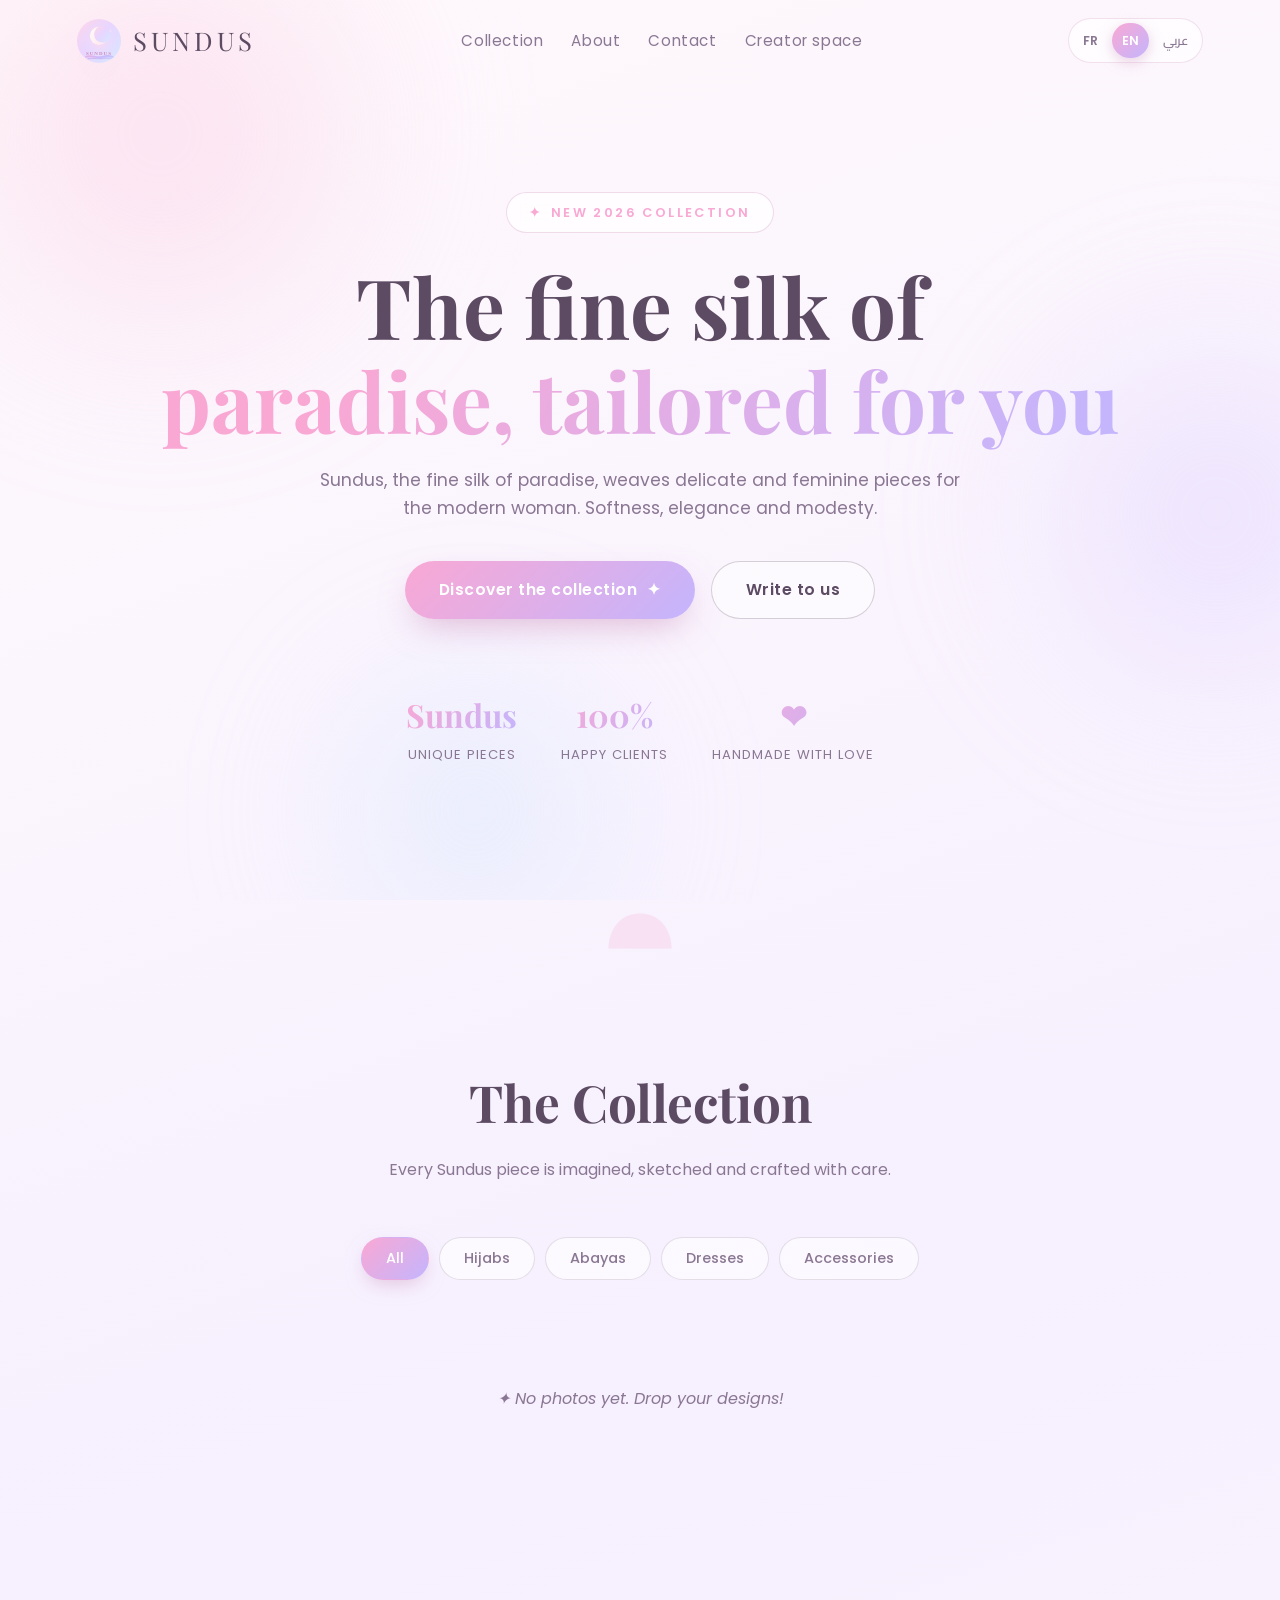
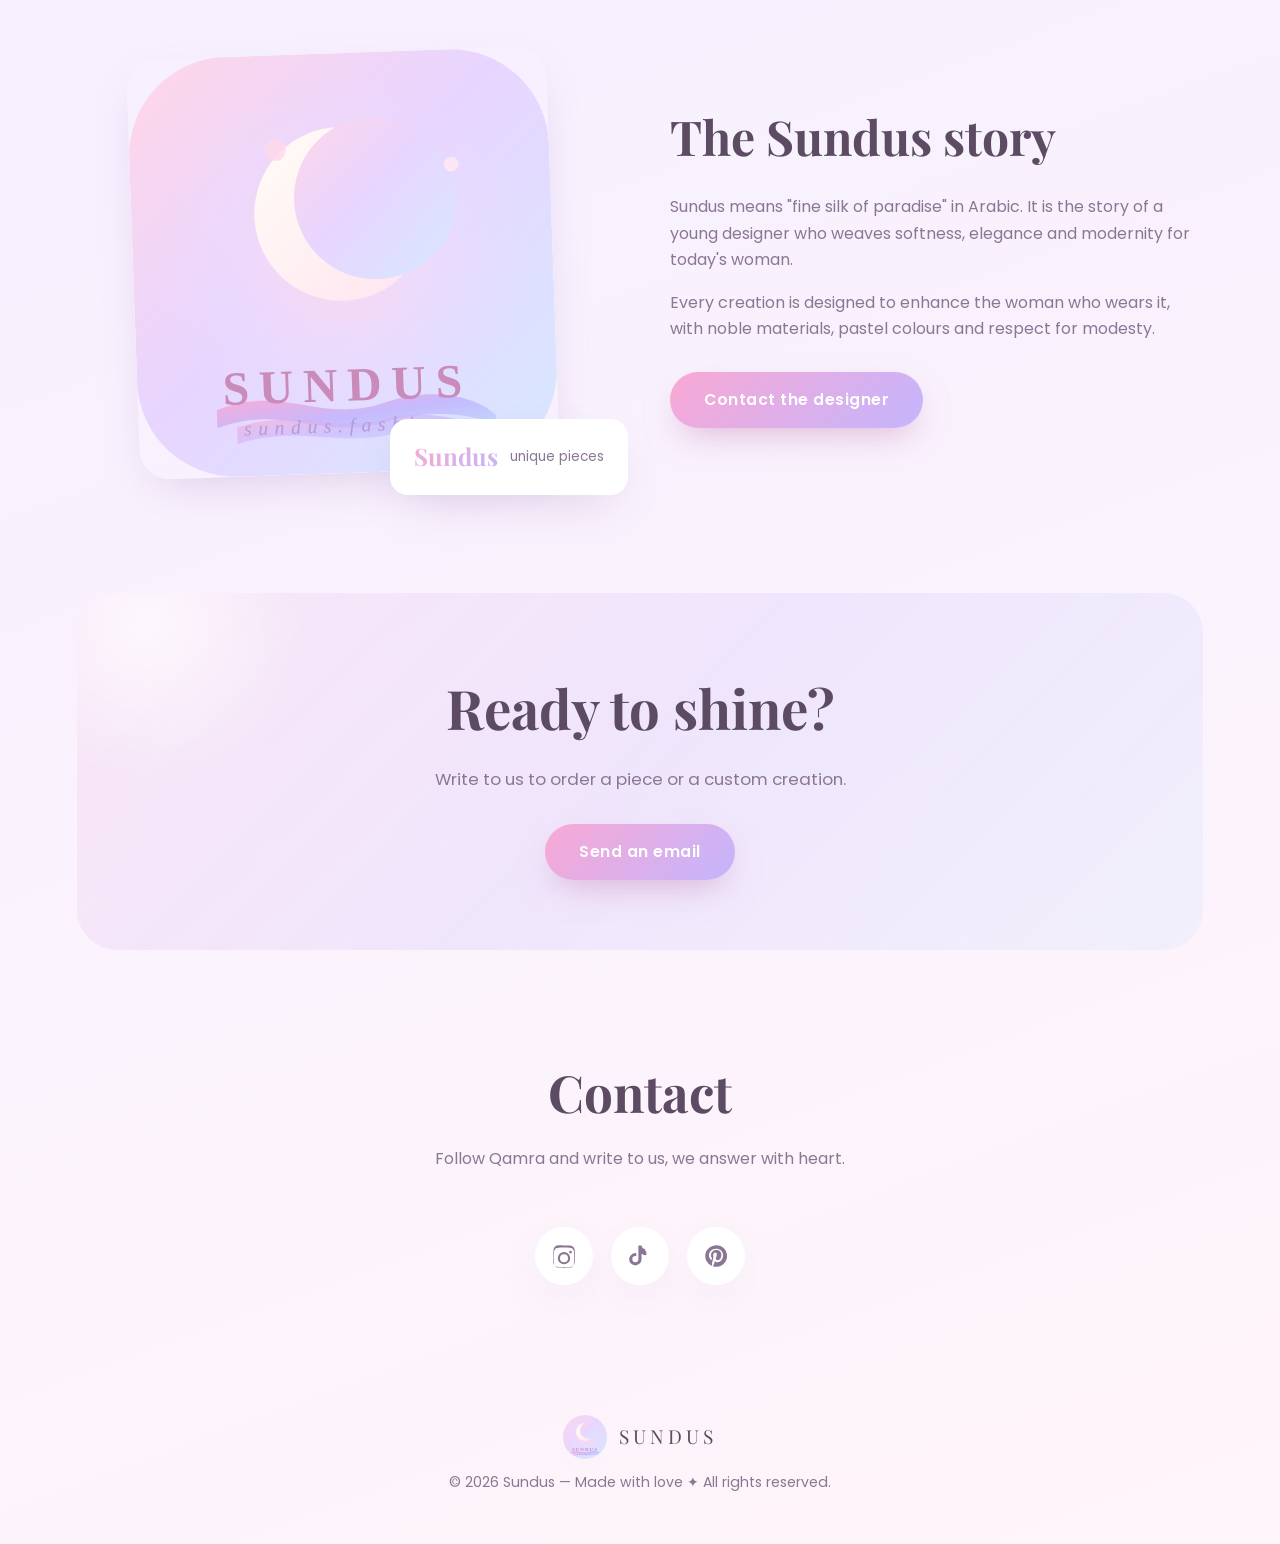
==== index.html @ a6b1a9a5 "Sundus v1 - web complète" ====
﻿<!DOCTYPE html>
<html lang="en" dir="ltr">
<head>
  <meta charset="UTF-8">
  <meta name="viewport" content="width=device-width, initial-scale=1.0">
  <title>Sundus — La soie fine du paradis</title>
  <meta name="description" content="Sundus — créations délicates et féminines pour la femme moderne. La soie fine du paradis.">
  <meta property="og:title" content="Sundus — La soie fine du paradis">
  <meta property="og:description" content="Sundus — créations délicates et féminines pour la femme moderne. La soie fine du paradis.">
  <meta property="og:image" content="assets/logo.png">
  <link rel="icon" type="image/svg+xml" href="assets/logo.svg">
  <link rel="preconnect" href="https://fonts.googleapis.com">
  <link rel="preconnect" href="https://fonts.gstatic.com" crossorigin>
  <link href="https://fonts.googleapis.com/css2?family=Playfair+Display:ital,wght@0,400;0,600;0,700;1,400&family=Poppins:wght@300;400;500;600;700&family=Amiri:wght@400;700&family=Cairo:wght@400;600;700&display=swap" rel="stylesheet">
  <link rel="stylesheet" href="css/style.css">
</head>
<body>
  <div class="orbs"><div class="orb orb-1"></div><div class="orb orb-2"></div><div class="orb orb-3"></div></div>

  <header id="header">
    <a href="#" class="brand"><img src="assets/logo.svg" alt="Sundus"><span>SUNDUS</span></a>
    <nav>
      <a href="#collection" data-i18n="nav_shop">Collection</a>
      <a href="#about" data-i18n="nav_about">À propos</a>
      <a href="#contact" data-i18n="nav_contact">Contact</a>
      <a href="admin.html" data-i18n="nav_admin">Espace créatrice</a>
    </nav>
    <div class="lang-switch">
      <button data-lang-btn="fr">FR</button>
      <button data-lang-btn="en">EN</button>
      <button data-lang-btn="ar">عربي</button>
    </div>
  </header>

  <section class="hero">
    <span class="hero-badge">✦ <span data-i18n="hero_badge">Nouvelle collection 2026</span></span>
    <h1>
      <span data-i18n="hero_title1">La soie fine du</span><br>
      <span class="grad" data-i18n="hero_title2">paradis, cousue pour vous</span>
    </h1>
    <p data-i18n="hero_sub">Sundus, la soie fine du paradis, tisse des pièces délicates et féminines pour la femme moderne. Douceur, élégance et modestie.</p>
    <div class="hero-actions">
      <a href="#collection" class="btn btn-primary"><span data-i18n="hero_cta">Découvrir la collection</span> ✦</a>
      <a href="#contact" class="btn btn-ghost" data-i18n="hero_cta2">Nous écrire</a>
    </div>
    <div class="hero-stats">
      <div class="stat"><b>Sundus</b><span data-i18n="stats_pieces">pièces uniques</span></div>
      <div class="stat"><b>100%</b><span data-i18n="stats_love">clientes satisfaites</span></div>
      <div class="stat"><b>❤</b><span data-i18n="stats_craft">fait main avec amour</span></div>
    </div>
  </section>

  <div class="moon-divider">
    <svg viewBox="0 0 100 60" fill="none"><path d="M50 5 C 80 5 95 30 95 55 C 60 55 5 55 5 55 C 5 30 20 5 50 5 Z" fill="#F9C6E0" opacity="0.5"/></svg>
  </div>

  <section id="collection">
    <div class="section-head reveal">
      <h2 data-i18n="collection_title">La Collection</h2>
      <p data-i18n="collection_sub">Chaque pièce Sundus est imaginée, dessinée et réalisée avec soin.</p>
    </div>
    <div class="filters reveal" id="filters"></div>
    <div class="grid" id="grid"></div>
  </section>

  <section id="about" class="about-grid">
    <div class="about-visual reveal">
      <img src="assets/logo.svg" alt="Sundus" style="width:100%;max-width:420px;margin:0 auto;">
      <div class="about-float"><b>Sundus</b><span data-i18n="stats_pieces">pièces uniques</span></div>
    </div>
    <div class="about-text reveal">
      <h2 data-i18n="about_title">L'histoire de Sundus</h2>
      <p data-i18n="about_p1">Sundus signifie « soie fine du paradis » en arabe. C'est l'histoire d'une jeune créatrice qui tisse douceur, élégance et modernité pour la femme d'aujourd'hui.</p>
      <p data-i18n="about_p2">Chaque création est pensée pour sublimer celle qui la porte, avec des matières nobles, des couleurs pastel et le respect de la modestie.</p>
      <a href="#contact" class="btn btn-primary" style="margin-top:14px" data-i18n="about_cta">Contacter la créatrice</a>
    </div>
  </section>

  <div class="cta-section reveal">
    <h2 data-i18n="cta_title">Prête à briller ?</h2>
    <p data-i18n="cta_sub">Écrivez-nous pour commander une pièce ou une création sur mesure.</p>
    <a href="mailto:hello.qamra@gmail.com" class="btn btn-primary" id="cta-mail" data-i18n="cta_btn">Envoyer un email ✦</a>
  </div>

  <section id="contact">
    <div class="section-head reveal">
      <h2 data-i18n="contact_title">Contact</h2>
      <p data-i18n="contact_sub">Suivez Sundus et écrivez-nous, nous répondons avec le cœur.</p>
    </div>
    <div class="socials reveal" id="socials"></div>
  </section>

  <footer>
    <div class="brand"><img src="assets/logo.svg" alt="Sundus"><span>SUNDUS</span></div>
    <p>© 2026 Sundus — <span data-i18n="footer_made">Créé avec amour</span> ✦ <span data-i18n="footer_rights">Tous droits réservés.</span></p>
  </footer>

  <div class="lightbox" id="lightbox">
    <button class="lb-close" id="lb-close">✕</button>
    <div class="lightbox-inner">
      <div class="lightbox-media" id="lb-media"></div>
      <div class="lightbox-info">
        <h3 id="lb-title"></h3>
        <div class="price" id="lb-price"></div>
        <p class="lb-desc" id="lb-desc"></p>
        <a class="btn btn-primary" id="lb-order" target="_blank">✦</a>
        <div class="lb-share" id="lb-share"></div>
      </div>
    </div>
  </div>

  <script src="js/config.js"></script>
  <script src="js/i18n.js"></script>
  <script src="js/landing.js"></script>
</body>
</html>
---- css/style.css ----
:root {
  --rose: #F9A8D4;
  --rose-soft: #FDEDF5;
  --lavender: #C4B5FD;
  --lavender-soft: #F3EEFF;
  --sky: #BFDBFE;
  --sky-soft: #EEF6FF;
  --peach: #FDE2C4;
  --ink: #5C4B63;
  --ink-soft: #8A7793;
  --gold: #D9B8A6;
  --white: #FFFDFE;
  --font-display: "Playfair Display", "Amiri", Georgia, serif;
  --font-body: "Poppins", "Cairo", "Segoe UI", sans-serif;
  --radius: 22px;
  --shadow: 0 18px 50px -18px rgba(140, 90, 160, 0.28);
}

* { margin: 0; padding: 0; box-sizing: border-box; }
html { scroll-behavior: smooth; }
body {
  font-family: var(--font-body);
  color: var(--ink);
  background: linear-gradient(160deg, #FFF9FC 0%, #F6F0FF 45%, #FFF5FA 100%);
  overflow-x: hidden;
  line-height: 1.65;
}
[dir="rtl"] body { text-align: right; }
a { text-decoration: none; color: inherit; }
img { max-width: 100%; display: block; }
button { font-family: inherit; cursor: pointer; border: none; background: none; }
::selection { background: var(--rose); color: #fff; }

/* ============ ORBS / BACKGROUND ============ */
.orbs { position: fixed; inset: 0; z-index: -1; overflow: hidden; pointer-events: none; }
.orb { position: absolute; border-radius: 50%; filter: blur(70px); opacity: 0.5; animation: float 16s ease-in-out infinite; }
.orb-1 { width: 45vw; height: 45vw; background: radial-gradient(circle, #F9C6E0, transparent 70%); top: -12vw; left: -10vw; }
.orb-2 { width: 38vw; height: 38vw; background: radial-gradient(circle, #DCCDFF, transparent 70%); top: 30vh; right: -14vw; animation-delay: -5s; }
.orb-3 { width: 30vw; height: 30vw; background: radial-gradient(circle, #CDE4FF, transparent 70%); bottom: -8vw; left: 22vw; animation-delay: -9s; }
@keyframes float {
  0%, 100% { transform: translateY(0) scale(1); }
  50% { transform: translateY(-5vh) scale(1.06); }
}

/* ============ HEADER ============ */
header {
  position: fixed; top: 0; left: 0; right: 0; z-index: 100;
  transition: all 0.4s ease;
  padding: 18px 6vw;
  display: flex; align-items: center; justify-content: space-between;
}
header.scrolled {
  background: rgba(255, 253, 254, 0.78);
  backdrop-filter: blur(18px);
  box-shadow: 0 8px 32px rgba(140, 90, 160, 0.12);
  padding: 12px 6vw;
}
.brand { display: flex; align-items: center; gap: 12px; font-family: var(--font-display); font-size: 1.6rem; letter-spacing: 4px; color: var(--ink); }
.brand img { width: 44px; height: 44px; border-radius: 50%; box-shadow: var(--shadow); }
nav { display: flex; align-items: center; gap: 28px; }
nav a { font-size: 0.95rem; letter-spacing: 0.6px; color: var(--ink-soft); position: relative; transition: color 0.3s; }
nav a::after { content: ""; position: absolute; bottom: -5px; left: 0; width: 0; height: 2px; background: var(--rose); border-radius: 2px; transition: width 0.3s; }
nav a:hover { color: var(--ink); }
nav a:hover::after { width: 100%; }

.lang-switch { display: flex; gap: 4px; background: rgba(255, 255, 255, 0.7); border: 1px solid rgba(201, 139, 185, 0.25); padding: 4px; border-radius: 40px; }
.lang-switch button { font-size: 0.78rem; font-weight: 600; padding: 6px 10px; border-radius: 30px; color: var(--ink-soft); transition: all 0.3s; }
.lang-switch button.active { background: linear-gradient(135deg, var(--rose), var(--lavender)); color: #fff; box-shadow: 0 4px 14px rgba(201, 139, 185, 0.4); }

/* ============ HERO ============ */
.hero {
  min-height: 100vh;
  display: flex; flex-direction: column; align-items: center; justify-content: center;
  text-align: center; padding: 120px 6vw 60px; position: relative;
}
.hero-badge {
  display: inline-flex; align-items: center; gap: 8px;
  background: rgba(255, 255, 255, 0.75); border: 1px solid rgba(201, 139, 185, 0.3);
  backdrop-filter: blur(8px); padding: 9px 22px; border-radius: 60px;
  font-size: 0.8rem; letter-spacing: 2.4px; text-transform: uppercase; color: var(--rose); font-weight: 600;
  animation: fadeUp 0.9s ease both;
}
.hero h1 {
  font-family: var(--font-display);
  font-size: clamp(2.6rem, 7vw, 5.2rem);
  line-height: 1.12; margin: 26px 0 20px; color: var(--ink);
  animation: fadeUp 1s 0.15s ease both;
}
.hero h1 .grad {
  background: linear-gradient(120deg, var(--rose) 10%, var(--lavender) 50%, var(--sky) 90%);
  -webkit-background-clip: text; background-clip: text; -webkit-text-fill-color: transparent;
  background-size: 200% auto; animation: shimmer 6s linear infinite;
}
@keyframes shimmer { to { background-position: 200% center; } }
.hero p { max-width: 640px; font-size: 1.08rem; color: var(--ink-soft); animation: fadeUp 1s 0.3s ease both; }
.hero-actions { display: flex; gap: 16px; margin-top: 38px; flex-wrap: wrap; justify-content: center; animation: fadeUp 1s 0.45s ease both; }
.btn {
  padding: 15px 34px; border-radius: 60px; font-weight: 600; font-size: 0.98rem;
  letter-spacing: 0.5px; transition: all 0.35s cubic-bezier(0.2, 0.9, 0.3, 1.2);
  display: inline-flex; align-items: center; gap: 10px;
}
.btn-primary {
  background: linear-gradient(135deg, var(--rose), var(--lavender));
  color: #fff; box-shadow: 0 14px 34px -10px rgba(201, 139, 185, 0.6);
}
.btn-primary:hover { transform: translateY(-4px) scale(1.03); box-shadow: 0 22px 44px -12px rgba(201, 139, 185, 0.7); }
.btn-ghost { border: 1.6px solid rgba(92, 75, 99, 0.25); color: var(--ink); background: rgba(255, 255, 255, 0.5); backdrop-filter: blur(6px); }
.btn-ghost:hover { transform: translateY(-4px); border-color: var(--rose); color: var(--rose); }

.hero-stats { display: flex; gap: 44px; margin-top: 70px; flex-wrap: wrap; justify-content: center; animation: fadeUp 1s 0.6s ease both; }
.stat { text-align: center; }
.stat b { font-family: var(--font-display); font-size: 2rem; display: block; background: linear-gradient(120deg, var(--rose), var(--lavender)); -webkit-background-clip: text; background-clip: text; -webkit-text-fill-color: transparent; }
.stat span { font-size: 0.82rem; letter-spacing: 1px; color: var(--ink-soft); text-transform: uppercase; }

@keyframes fadeUp { from { opacity: 0; transform: translateY(34px); } to { opacity: 1; transform: translateY(0); } }

.moon-divider { text-align: center; margin: 10px 0; }
.moon-divider svg { width: 70px; height: auto; opacity: 0.75; }

/* ============ SECTION GENERIC ============ */
section { padding: 90px 6vw; max-width: 1400px; margin: 0 auto; }
.section-head { text-align: center; margin-bottom: 54px; }
.section-head h2 { font-family: var(--font-display); font-size: clamp(2rem, 4.5vw, 3.2rem); color: var(--ink); margin-bottom: 12px; }
.section-head p { color: var(--ink-soft); max-width: 560px; margin: 0 auto; }

/* ============ FILTERS ============ */
.filters { display: flex; gap: 10px; justify-content: center; flex-wrap: wrap; margin-bottom: 46px; }
.filters button {
  padding: 10px 24px; border-radius: 40px; font-size: 0.9rem; font-weight: 500;
  color: var(--ink-soft); border: 1.4px solid rgba(92, 75, 99, 0.16);
  background: rgba(255, 255, 255, 0.6); transition: all 0.3s;
}
.filters button:hover { border-color: var(--rose); color: var(--rose); }
.filters button.active { background: linear-gradient(135deg, var(--rose), var(--lavender)); color: #fff; border-color: transparent; box-shadow: 0 8px 20px -6px rgba(201, 139, 185, 0.5); }

/* ============ PRODUCT GRID ============ */
.grid { display: grid; grid-template-columns: repeat(auto-fill, minmax(290px, 1fr)); gap: 30px; }
.card {
  position: relative; border-radius: var(--radius); overflow: hidden;
  background: #fff; box-shadow: var(--shadow);
  transform: translateY(60px); opacity: 0;
  transition: all 0.5s ease;
}
.card.visible { transform: translateY(0); opacity: 1; }
.card:hover { transform: translateY(-8px); box-shadow: 0 28px 60px -20px rgba(140, 90, 160, 0.4); }
.card-media { position: relative; aspect-ratio: 3 / 4; overflow: hidden; cursor: pointer; background: var(--rose-soft); }
.card-media img, .card-media video { width: 100%; height: 100%; object-fit: cover; transition: transform 0.7s cubic-bezier(0.2, 0.8, 0.3, 1); }
.card:hover .card-media img, .card:hover .card-media video { transform: scale(1.07); }
.card-tags { position: absolute; top: 14px; left: 14px; display: flex; gap: 6px; z-index: 2; }
[dir="rtl"] .card-tags { left: auto; right: 14px; }
.card-tags span {
  font-size: 0.68rem; font-weight: 700; letter-spacing: 1.4px; text-transform: uppercase;
  padding: 6px 12px; border-radius: 30px; color: #fff; backdrop-filter: blur(6px);
}
.tag-new { background: linear-gradient(135deg, #F9A8D4, #F472B6); }
.tag-exclu { background: linear-gradient(135deg, #C4B5FD, #8B5CF6); }
.tag-sale { background: linear-gradient(135deg, #FDE2C4, #FB923C); }
.card-body { padding: 20px 22px 24px; }
.card-body h3 { font-family: var(--font-display); font-size: 1.25rem; color: var(--ink); margin-bottom: 6px; }
.card-body p { font-size: 0.9rem; color: var(--ink-soft); display: -webkit-box; -webkit-line-clamp: 2; -webkit-box-orient: vertical; overflow: hidden; }
.card-foot { display: flex; align-items: center; justify-content: space-between; margin-top: 14px; }
.price { font-family: var(--font-display); font-size: 1.3rem; color: var(--rose); font-weight: 700; }
.card-order { font-size: 0.82rem; font-weight: 600; color: var(--lavender); border-bottom: 1.6px solid var(--lavender); padding-bottom: 2px; transition: all 0.3s; }
.card-order:hover { color: var(--rose); border-color: var(--rose); }

.empty-state { grid-column: 1 / -1; text-align: center; padding: 60px 0; color: var(--ink-soft); font-style: italic; }

/* ============ LIGHTBOX ============ */
.lightbox {
  position: fixed; inset: 0; z-index: 200; display: none;
  background: rgba(40, 25, 45, 0.55); backdrop-filter: blur(14px);
  align-items: center; justify-content: center; padding: 4vh 4vw;
}
.lightbox.open { display: flex; animation: fadeIn 0.3s ease; }
@keyframes fadeIn { from { opacity: 0; } to { opacity: 1; } }
.lightbox-inner {
  background: #fff; border-radius: 26px; max-width: 1000px; width: 100%;
  display: grid; grid-template-columns: 1.1fr 1fr; overflow: hidden;
  box-shadow: 0 40px 90px rgba(0, 0, 0, 0.35); max-height: 88vh;
}
.lightbox-media { background: var(--rose-soft); min-height: 340px; }
.lightbox-media img, .lightbox-media video { width: 100%; height: 100%; object-fit: cover; }
.lightbox-info { padding: 40px; overflow-y: auto; }
.lightbox-info h3 { font-family: var(--font-display); font-size: 2rem; color: var(--ink); margin-bottom: 10px; }
.lightbox-info .lb-desc { color: var(--ink-soft); margin-bottom: 18px; }
.lightbox-info .price { font-size: 1.7rem; }
.lb-close { position: absolute; top: 22px; right: 26px; width: 44px; height: 44px; border-radius: 50%; background: rgba(255,255,255,0.9); color: var(--ink); font-size: 1.3rem; display: flex; align-items: center; justify-content: center; box-shadow: 0 6px 20px rgba(0,0,0,0.2); transition: all 0.3s; }
[dir="rtl"] .lb-close { right: auto; left: 26px; }
.lb-close:hover { transform: rotate(90deg); background: var(--rose); color: #fff; }
.lb-share { margin-top: 26px; display: flex; gap: 10px; flex-wrap: wrap; }

/* ============ ABOUT / CTA ============ */
.about-grid { display: grid; grid-template-columns: 1fr 1fr; gap: 60px; align-items: center; }
.about-visual { position: relative; }
.about-visual img { border-radius: 30px; box-shadow: var(--shadow); transform: rotate(-2deg); }
.about-float {
  position: absolute; bottom: -22px; right: -18px; background: #fff; border-radius: 18px;
  padding: 18px 24px; box-shadow: var(--shadow); display: flex; align-items: center; gap: 12px;
  animation: float 6s ease-in-out infinite;
}
[dir="rtl"] .about-float { right: auto; left: -18px; }
.about-float b { font-family: var(--font-display); font-size: 1.5rem; background: linear-gradient(120deg, var(--rose), var(--lavender)); -webkit-background-clip: text; background-clip: text; -webkit-text-fill-color: transparent; }
.about-float span { font-size: 0.85rem; color: var(--ink-soft); }
.about-text h2 { font-family: var(--font-display); font-size: clamp(2rem, 4vw, 3rem); margin-bottom: 18px; color: var(--ink); }
.about-text p { color: var(--ink-soft); margin-bottom: 16px; }

.cta-section {
  background: linear-gradient(135deg, rgba(249, 168, 212, 0.16), rgba(196, 181, 253, 0.2), rgba(191, 219, 254, 0.16));
  border-radius: 40px; padding: 70px 40px; text-align: center; margin: 30px 6vw 10px; position: relative; overflow: hidden;
}
.cta-section::before {
  content: ""; position: absolute; width: 340px; height: 340px; border-radius: 50%;
  background: radial-gradient(circle, rgba(255,255,255,0.7), transparent 65%);
  top: -140px; left: -100px; animation: float 9s ease-in-out infinite;
}
.cta-section h2 { font-family: var(--font-display); font-size: clamp(2rem, 4.5vw, 3.4rem); color: var(--ink); margin-bottom: 14px; }
.cta-section p { color: var(--ink-soft); margin-bottom: 30px; font-size: 1.05rem; }

/* ============ CONTACT / FOOTER ============ */
.socials { display: flex; gap: 18px; justify-content: center; flex-wrap: wrap; }
.social-btn {
  width: 58px; height: 58px; border-radius: 50%; display: flex; align-items: center; justify-content: center;
  background: #fff; box-shadow: var(--shadow); transition: all 0.35s cubic-bezier(0.2, 0.9, 0.3, 1.3);
}
.social-btn svg { width: 26px; height: 26px; fill: var(--ink-soft); transition: all 0.35s; }
.social-btn:hover { transform: translateY(-6px) rotate(8deg); }
.social-btn:hover svg { fill: var(--rose); }
footer { text-align: center; padding: 40px 6vw 50px; color: var(--ink-soft); font-size: 0.88rem; }
footer .brand { justify-content: center; margin-bottom: 12px; font-size: 1.2rem; }

/* ============ REVEAL ============ */
.reveal { opacity: 0; transform: translateY(46px); transition: all 0.9s cubic-bezier(0.2, 0.8, 0.3, 1); }
.reveal.in { opacity: 1; transform: translateY(0); }

/* ============ RESPONSIVE ============ */
@media (max-width: 860px) {
  header { flex-wrap: wrap; gap: 12px; padding: 14px 5vw; }
  nav { order: 3; width: 100%; justify-content: center; gap: 18px; }
  .about-grid { grid-template-columns: 1fr; }
  .lightbox-inner { grid-template-columns: 1fr; overflow-y: auto; }
  .lightbox-media { min-height: 260px; }
  section { padding: 64px 5vw; }
}

/* Scrollbar */
::-webkit-scrollbar { width: 10px; }
::-webkit-scrollbar-track { background: var(--rose-soft); }
::-webkit-scrollbar-thumb { background: linear-gradient(var(--rose), var(--lavender)); border-radius: 10px; }
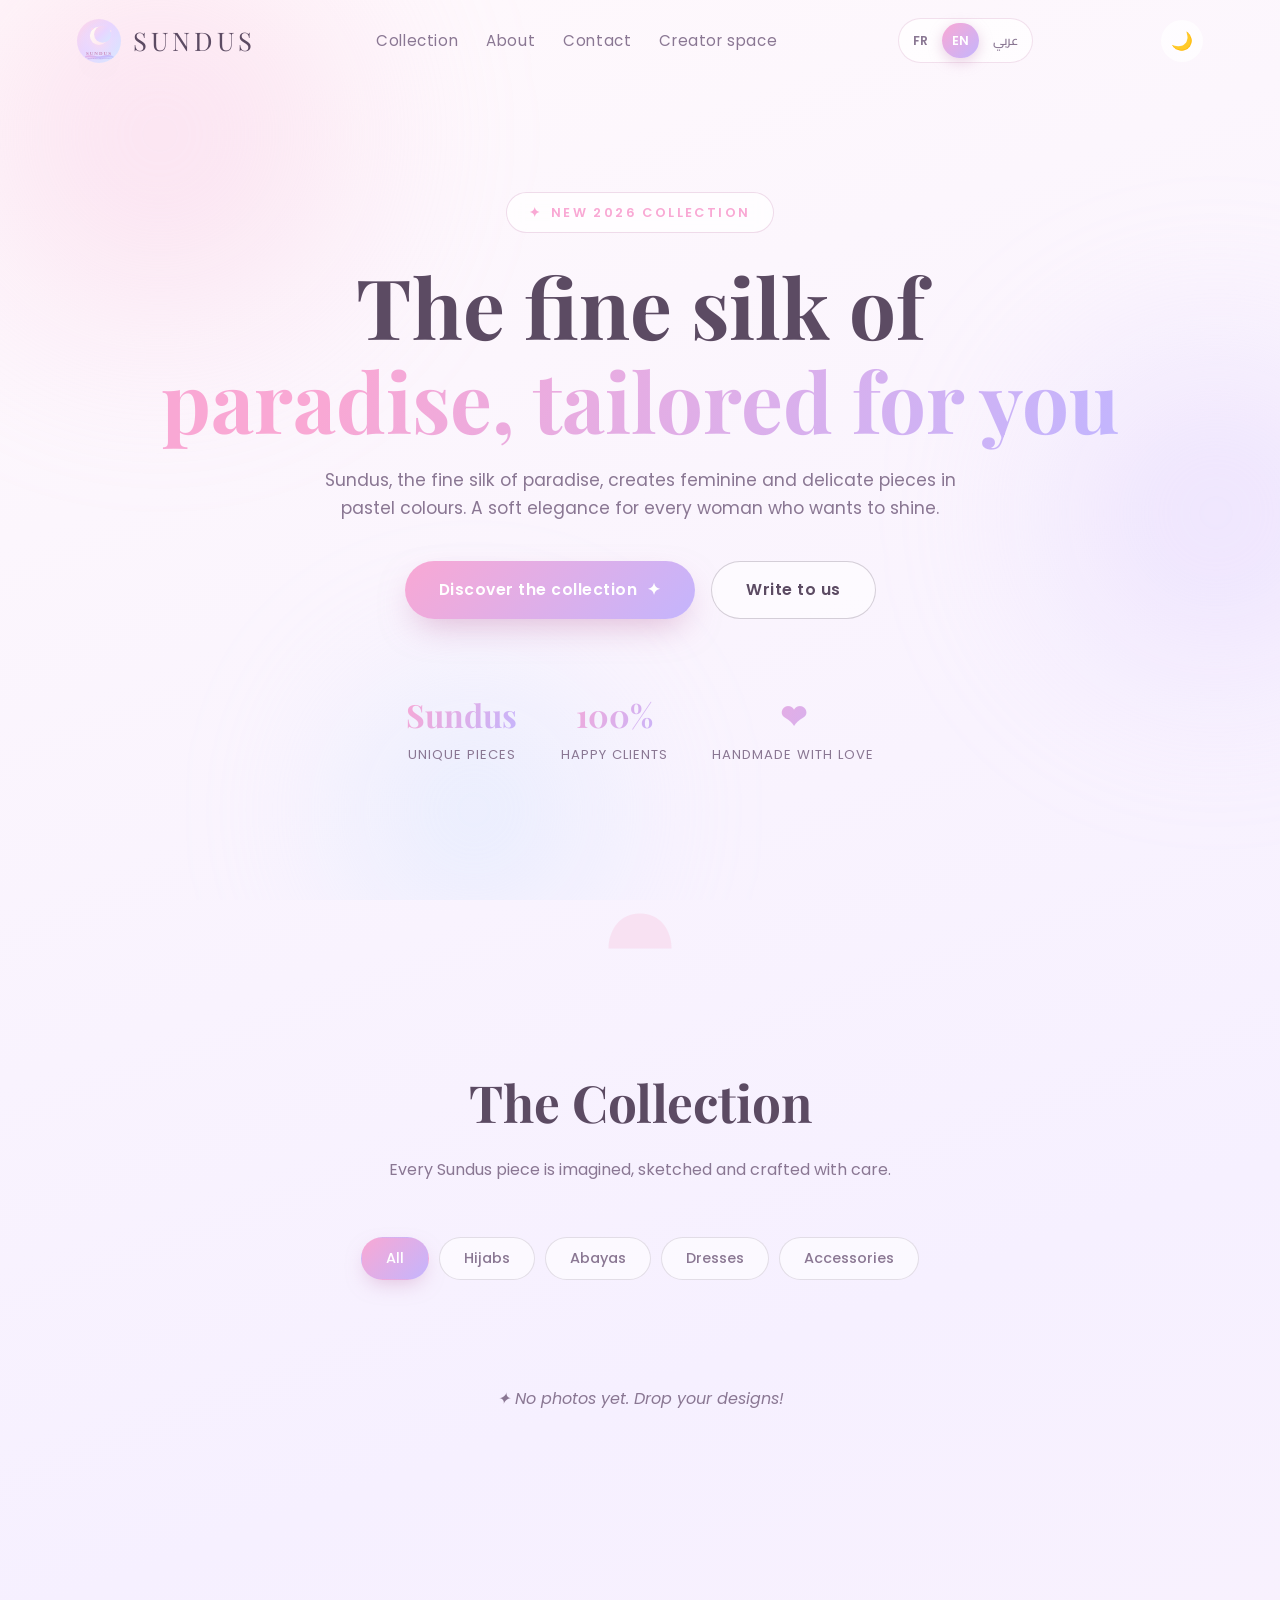
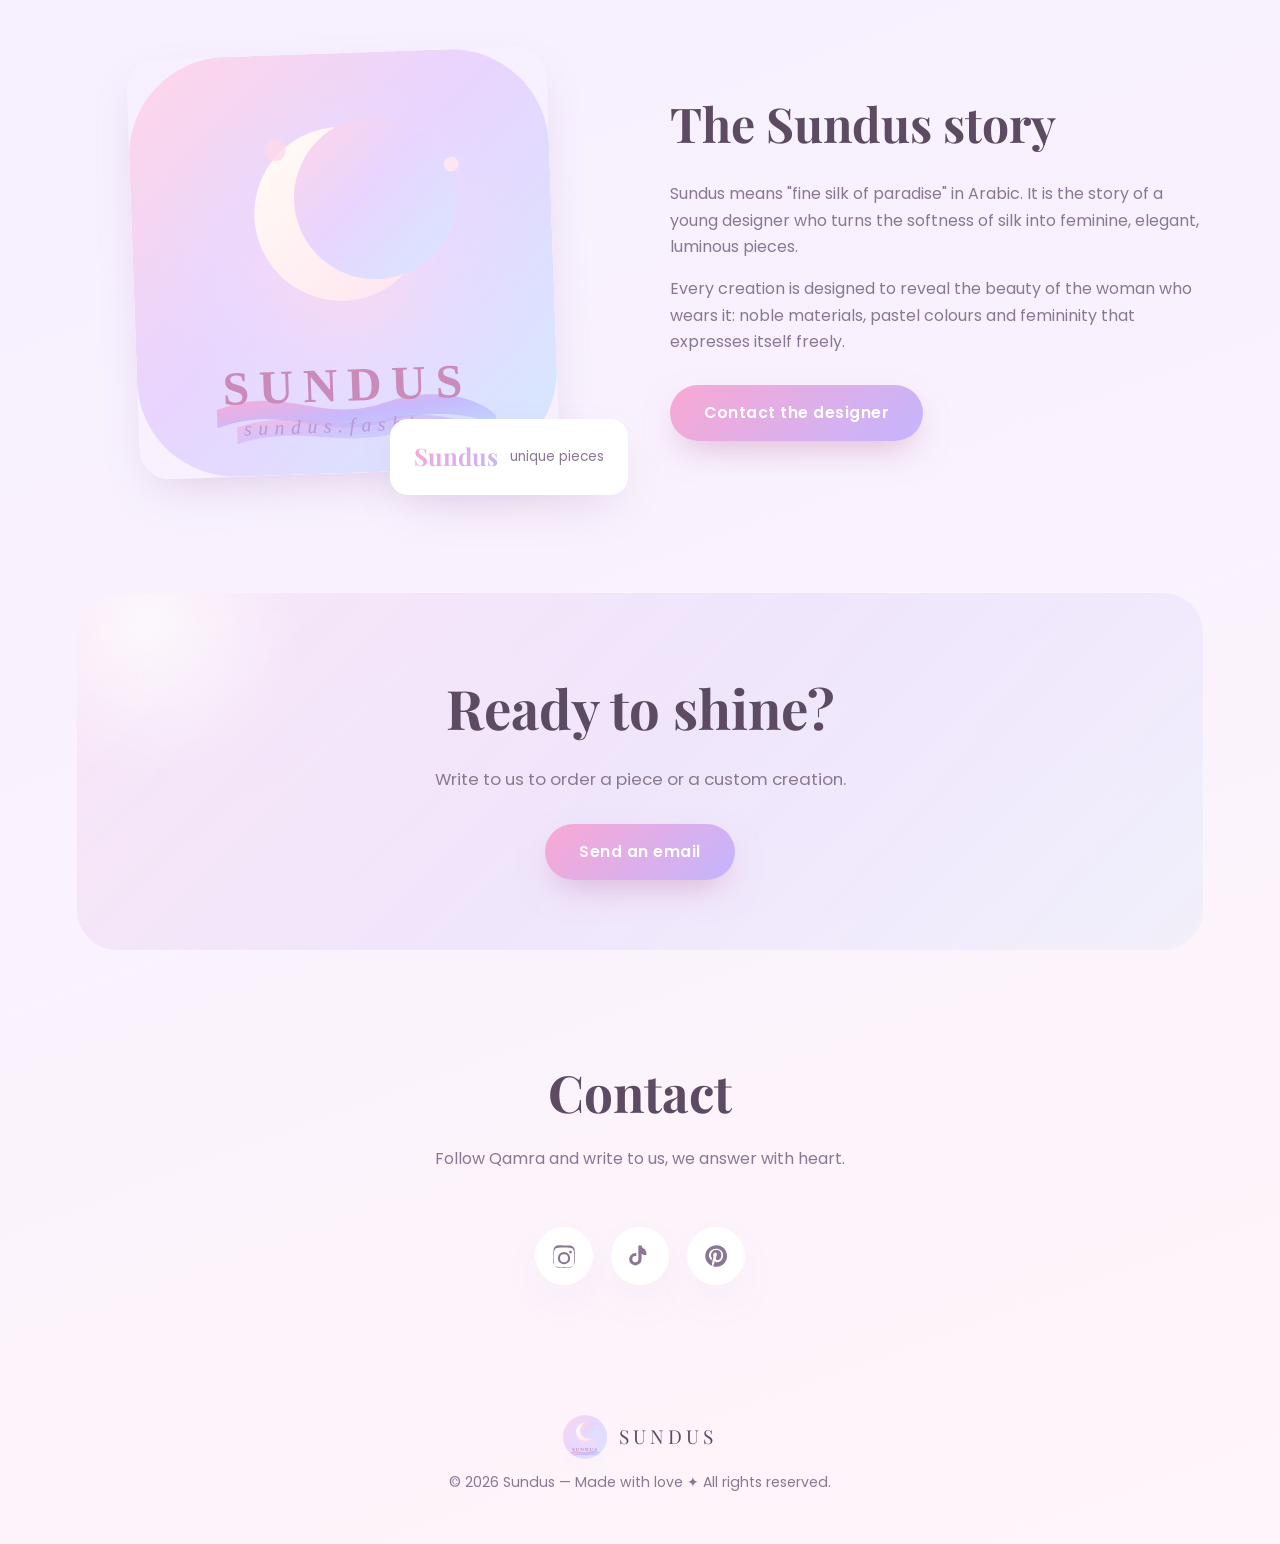
==== commit e6ef265f: "Dark mode + nombre arabe con harakat + token seguro" ====
--- a/index.html
+++ b/index.html
@@ -18,7 +18,7 @@
   <div class="orbs"><div class="orb orb-1"></div><div class="orb orb-2"></div><div class="orb orb-3"></div></div>
 
   <header id="header">
-    <a href="#" class="brand"><img src="assets/logo.svg" alt="Sundus"><span>SUNDUS</span></a>
+    <a href="#" class="brand"><img src="assets/logo.svg" alt="Sundus"><span data-brand>SUNDUS</span></a>
     <nav>
       <a href="#collection" data-i18n="nav_shop">Collection</a>
       <a href="#about" data-i18n="nav_about">À propos</a>
@@ -30,6 +30,7 @@
       <button data-lang-btn="en">EN</button>
       <button data-lang-btn="ar">عربي</button>
     </div>
+    <button data-theme-btn style="font-size:1.1rem;margin-inline-start:8px;width:42px;height:42px;border-radius:50%;background:rgba(255,255,255,0.7);box-shadow:var(--shadow);transition:all .3s">🌙</button>
   </header>
 
   <section class="hero">
@@ -91,7 +92,7 @@
   </section>
 
   <footer>
-    <div class="brand"><img src="assets/logo.svg" alt="Sundus"><span>SUNDUS</span></div>
+    <div class="brand"><img src="assets/logo.svg" alt="Sundus"><span data-brand>SUNDUS</span></div>
     <p>© 2026 Sundus — <span data-i18n="footer_made">Créé avec amour</span> ✦ <span data-i18n="footer_rights">Tous droits réservés.</span></p>
   </footer>
 
--- a/css/style.css
+++ b/css/style.css
@@ -246,3 +246,50 @@
 ::-webkit-scrollbar { width: 10px; }
 ::-webkit-scrollbar-track { background: var(--rose-soft); }
 ::-webkit-scrollbar-thumb { background: linear-gradient(var(--rose), var(--lavender)); border-radius: 10px; }
+
+/* ============ DARK MODE ============ */
+html[data-theme="dark"] {
+  --rose: #E89AC8;
+  --rose-soft: #2A1E2A;
+  --lavender: #A78BFA;
+  --lavender-soft: #231D33;
+  --sky: #7FB3E8;
+  --sky-soft: #1C2233;
+  --peach: #E8B98C;
+  --ink: #F3EAF5;
+  --ink-soft: #B8A8C2;
+  --gold: #D9B8A6;
+  --white: #1A1520;
+  --shadow: 0 18px 50px -18px rgba(0, 0, 0, 0.55);
+}
+html[data-theme="dark"] body {
+  background: linear-gradient(160deg, #1A1520 0%, #201A2B 45%, #1C1420 100%);
+}
+html[data-theme="dark"] header.scrolled {
+  background: rgba(26, 21, 32, 0.8);
+  box-shadow: 0 8px 32px rgba(0, 0, 0, 0.4);
+}
+html[data-theme="dark"] .orb { opacity: 0.28; }
+html[data-theme="dark"] .lang-switch { background: rgba(40, 32, 48, 0.8); border-color: rgba(201, 139, 185, 0.3); }
+html[data-theme="dark"] .hero-badge, html[data-theme="dark"] .btn-ghost { background: rgba(40, 32, 48, 0.7); }
+html[data-theme="dark"] .filters button { background: rgba(40, 32, 48, 0.7); border-color: rgba(201, 139, 185, 0.3); color: var(--ink-soft); }
+html[data-theme="dark"] .card, html[data-theme="dark"] .admin-card, html[data-theme="dark"] .login-box { background: #221B2C; }
+html[data-theme="dark"] .lightbox-inner { background: #221B2C; }
+html[data-theme="dark"] .lightbox-media, html[data-theme="dark"] .card-media, html[data-theme="dark"] .dropzone { background: var(--rose-soft); }
+html[data-theme="dark"] .about-float, html[data-theme="dark"] .social-btn { background: #221B2C; }
+html[data-theme="dark"] .cta-section { background: linear-gradient(135deg, rgba(232,154,200,0.14), rgba(167,139,250,0.16), rgba(127,179,232,0.14)); }
+html[data-theme="dark"] .item { background: #221B2C; border-color: rgba(201, 139, 185, 0.25); }
+html[data-theme="dark"] .item-body input, html[data-theme="dark"] .item-body textarea, html[data-theme="dark"] .item-body select {
+  background: #2A2236; color: var(--ink); border-color: rgba(201, 139, 185, 0.25);
+}
+html[data-theme="dark"] .gen-bar select, html[data-theme="dark"] .gen-bar input[type="text"], html[data-theme="dark"] #token-input, html[data-theme="dark"] .login-box input {
+  background: #2A2236; color: var(--ink); border-color: rgba(201, 139, 185, 0.25);
+}
+html[data-theme="dark"] .opt { background: #2A2236; color: var(--ink-soft); border-color: rgba(201, 139, 185, 0.25); }
+html[data-theme="dark"] [data-theme-btn] { background: rgba(40, 32, 48, 0.8); color: #F3EAF5; box-shadow: 0 8px 24px rgba(0,0,0,0.4); }
+html[data-theme="dark"] .ai-badge { background: linear-gradient(135deg, rgba(232,154,200,0.2), rgba(167,139,250,0.2)); color: var(--ink); }
+html[data-theme="dark"] .hint { color: var(--ink-soft); }
+html[data-theme="dark"] .lb-close { background: rgba(40, 32, 48, 0.9); color: var(--ink); }
+html[data-theme="dark"] .item-del { background: rgba(225, 29, 72, 0.15); color: #F8719A; }
+html[data-theme="dark"] ::-webkit-scrollbar-track { background: #1A1520; }
+html[data-theme="dark"] ::-webkit-scrollbar-thumb { background: linear-gradient(#E89AC8, #A78BFA); }
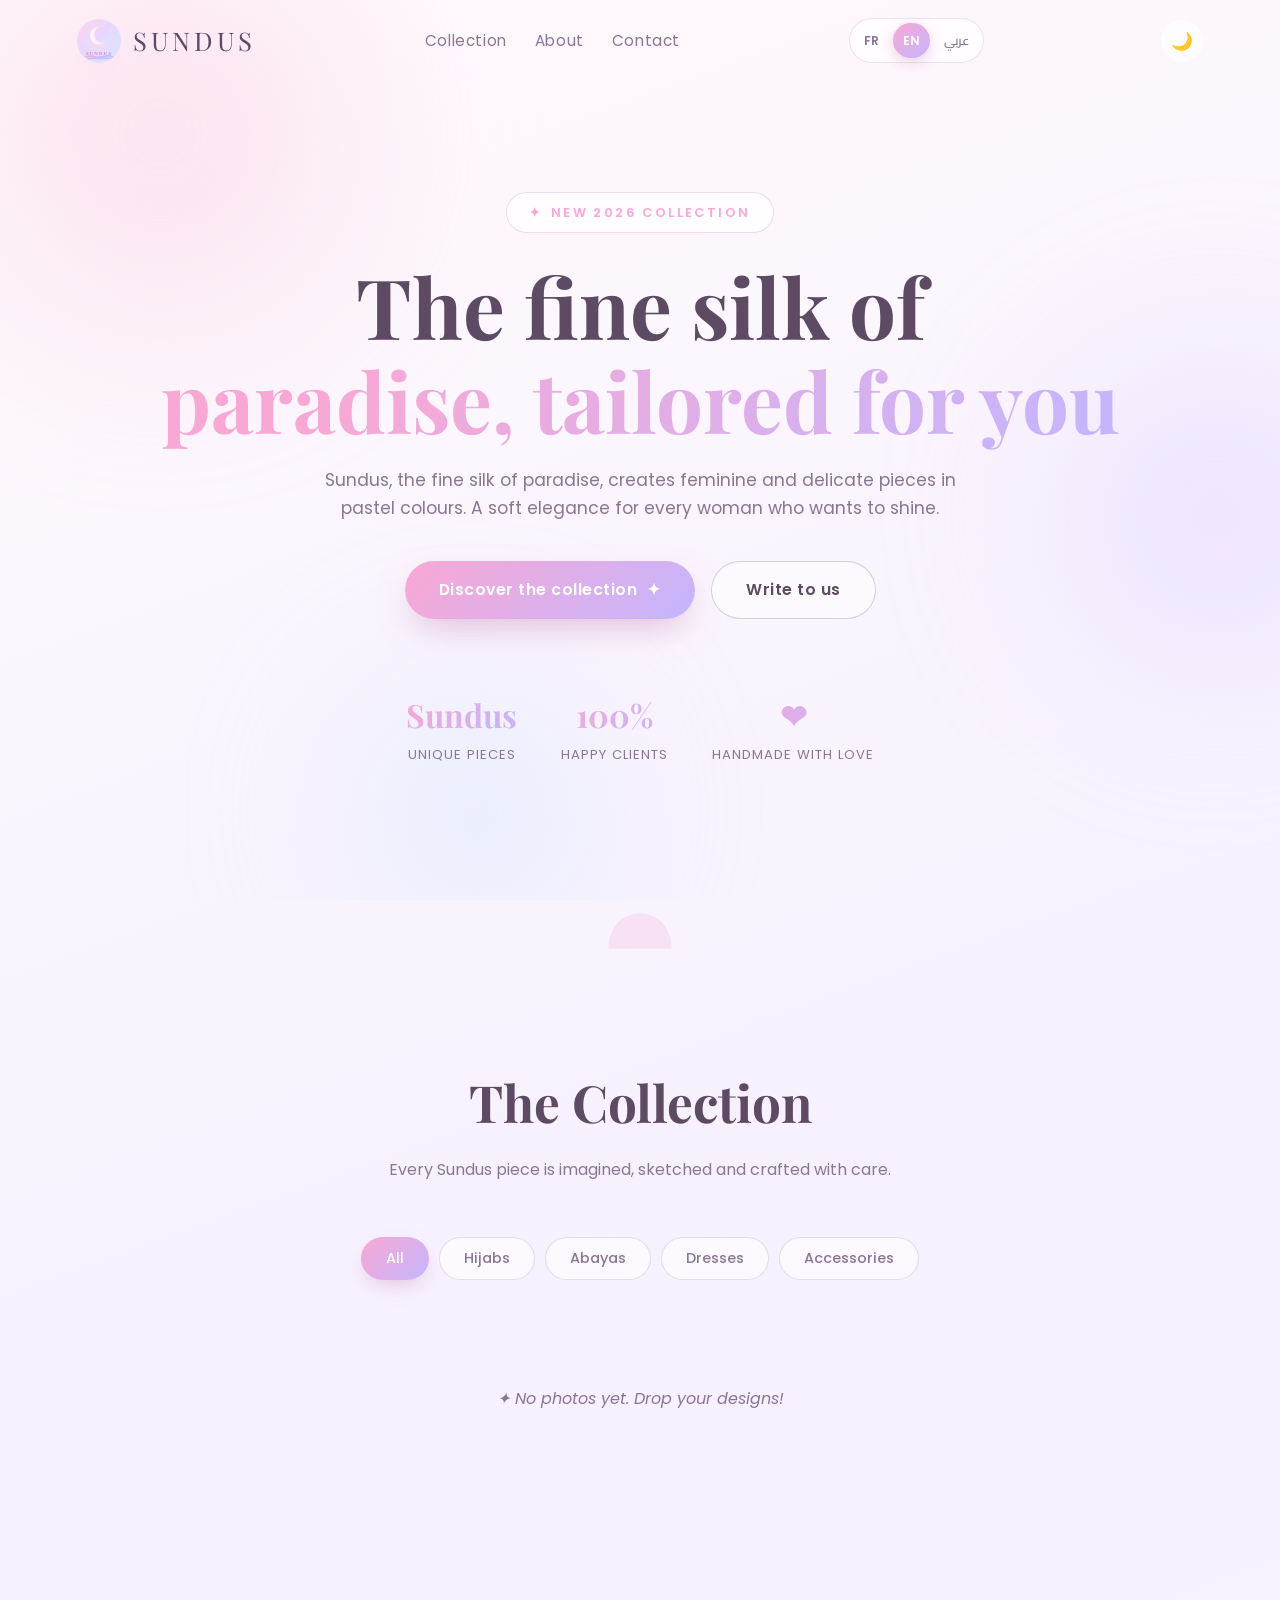
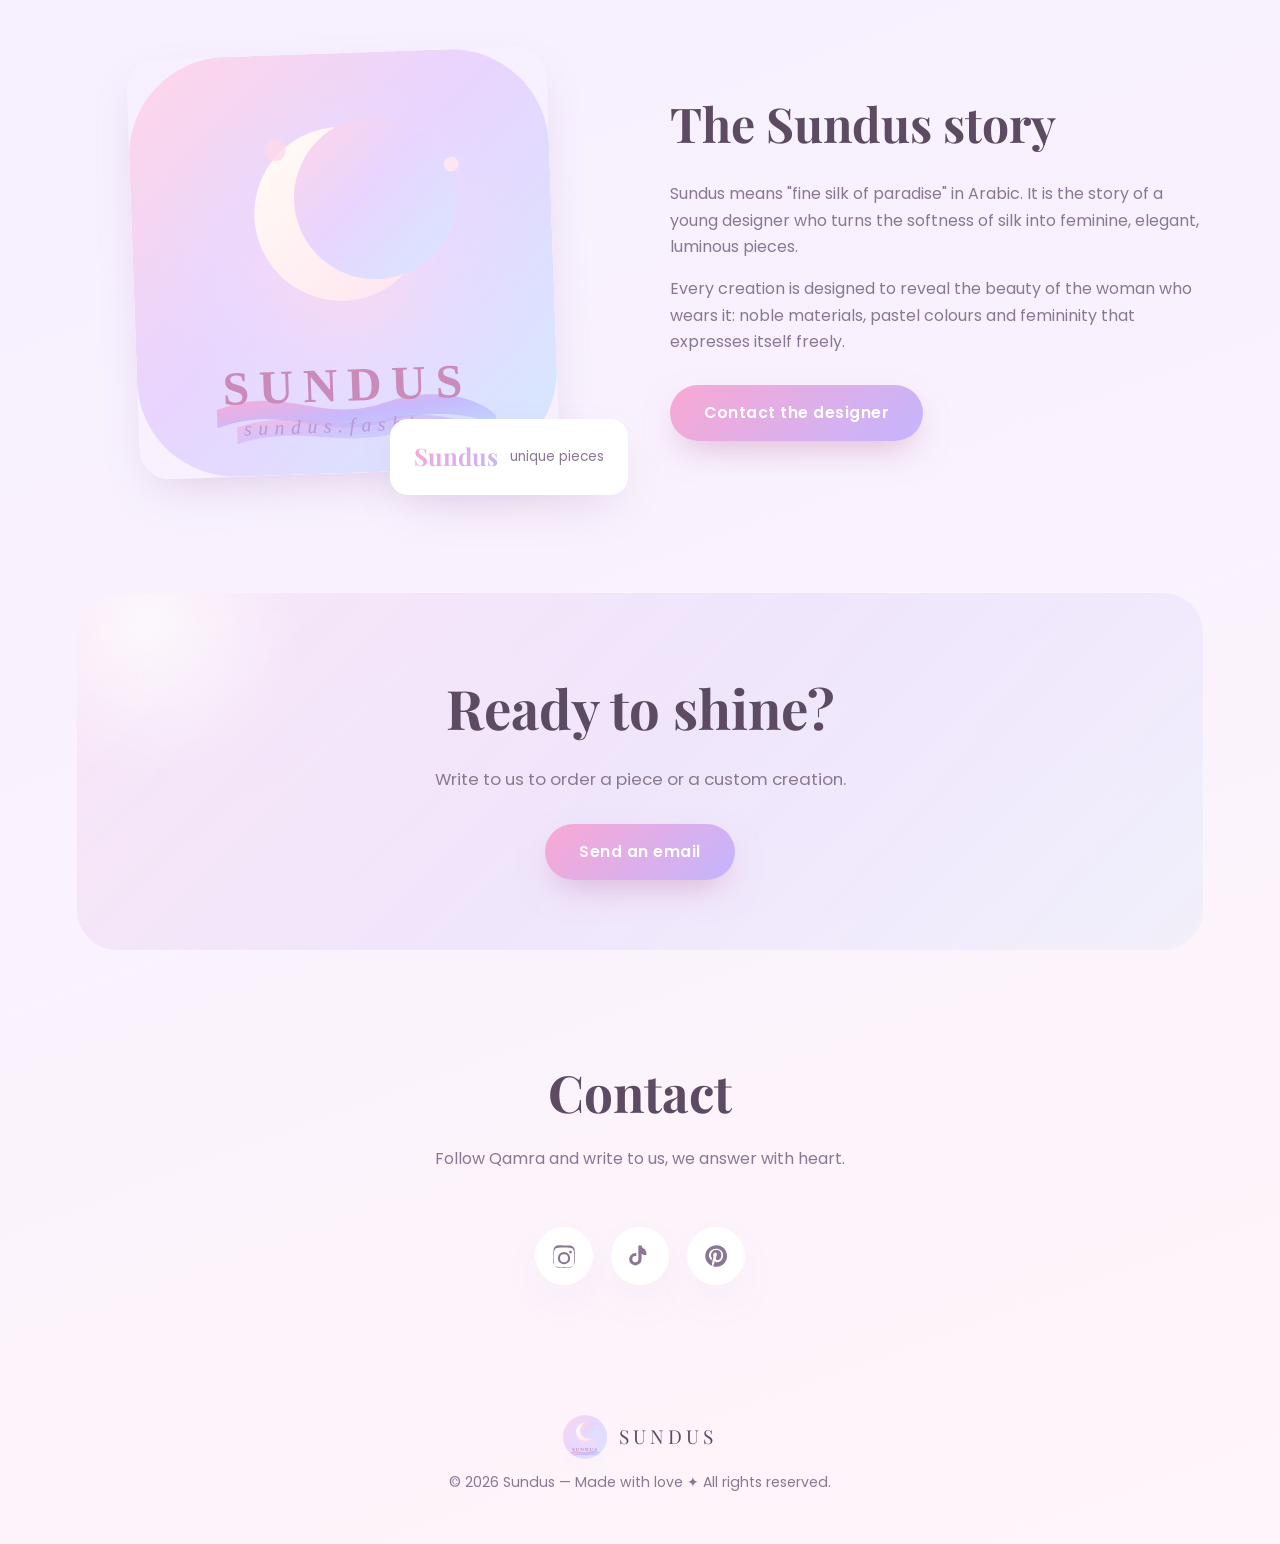
==== commit fb3a8448: "Dashboard privado: usuario+contrasena, oculto de la landing" ====
--- a/index.html
+++ b/index.html
@@ -23,7 +23,6 @@
       <a href="#collection" data-i18n="nav_shop">Collection</a>
       <a href="#about" data-i18n="nav_about">À propos</a>
       <a href="#contact" data-i18n="nav_contact">Contact</a>
-      <a href="admin.html" data-i18n="nav_admin">Espace créatrice</a>
     </nav>
     <div class="lang-switch">
       <button data-lang-btn="fr">FR</button>
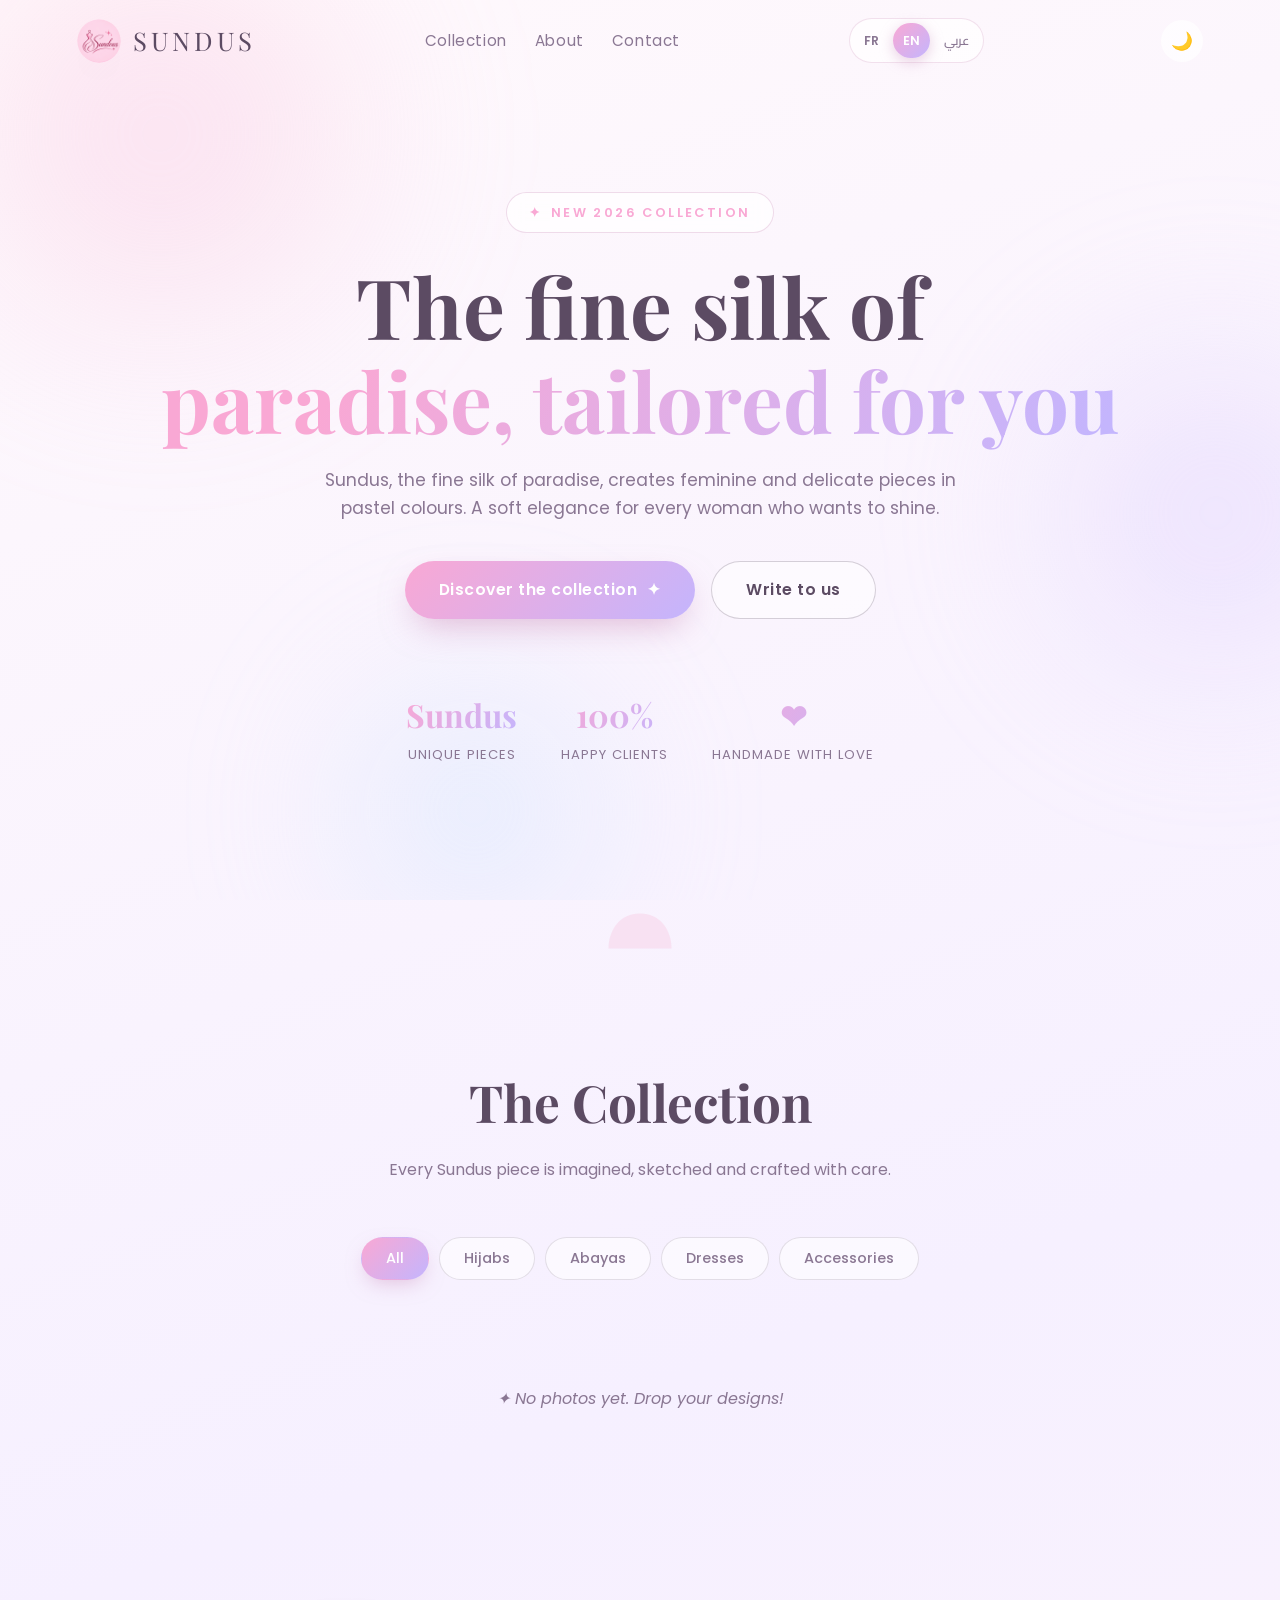
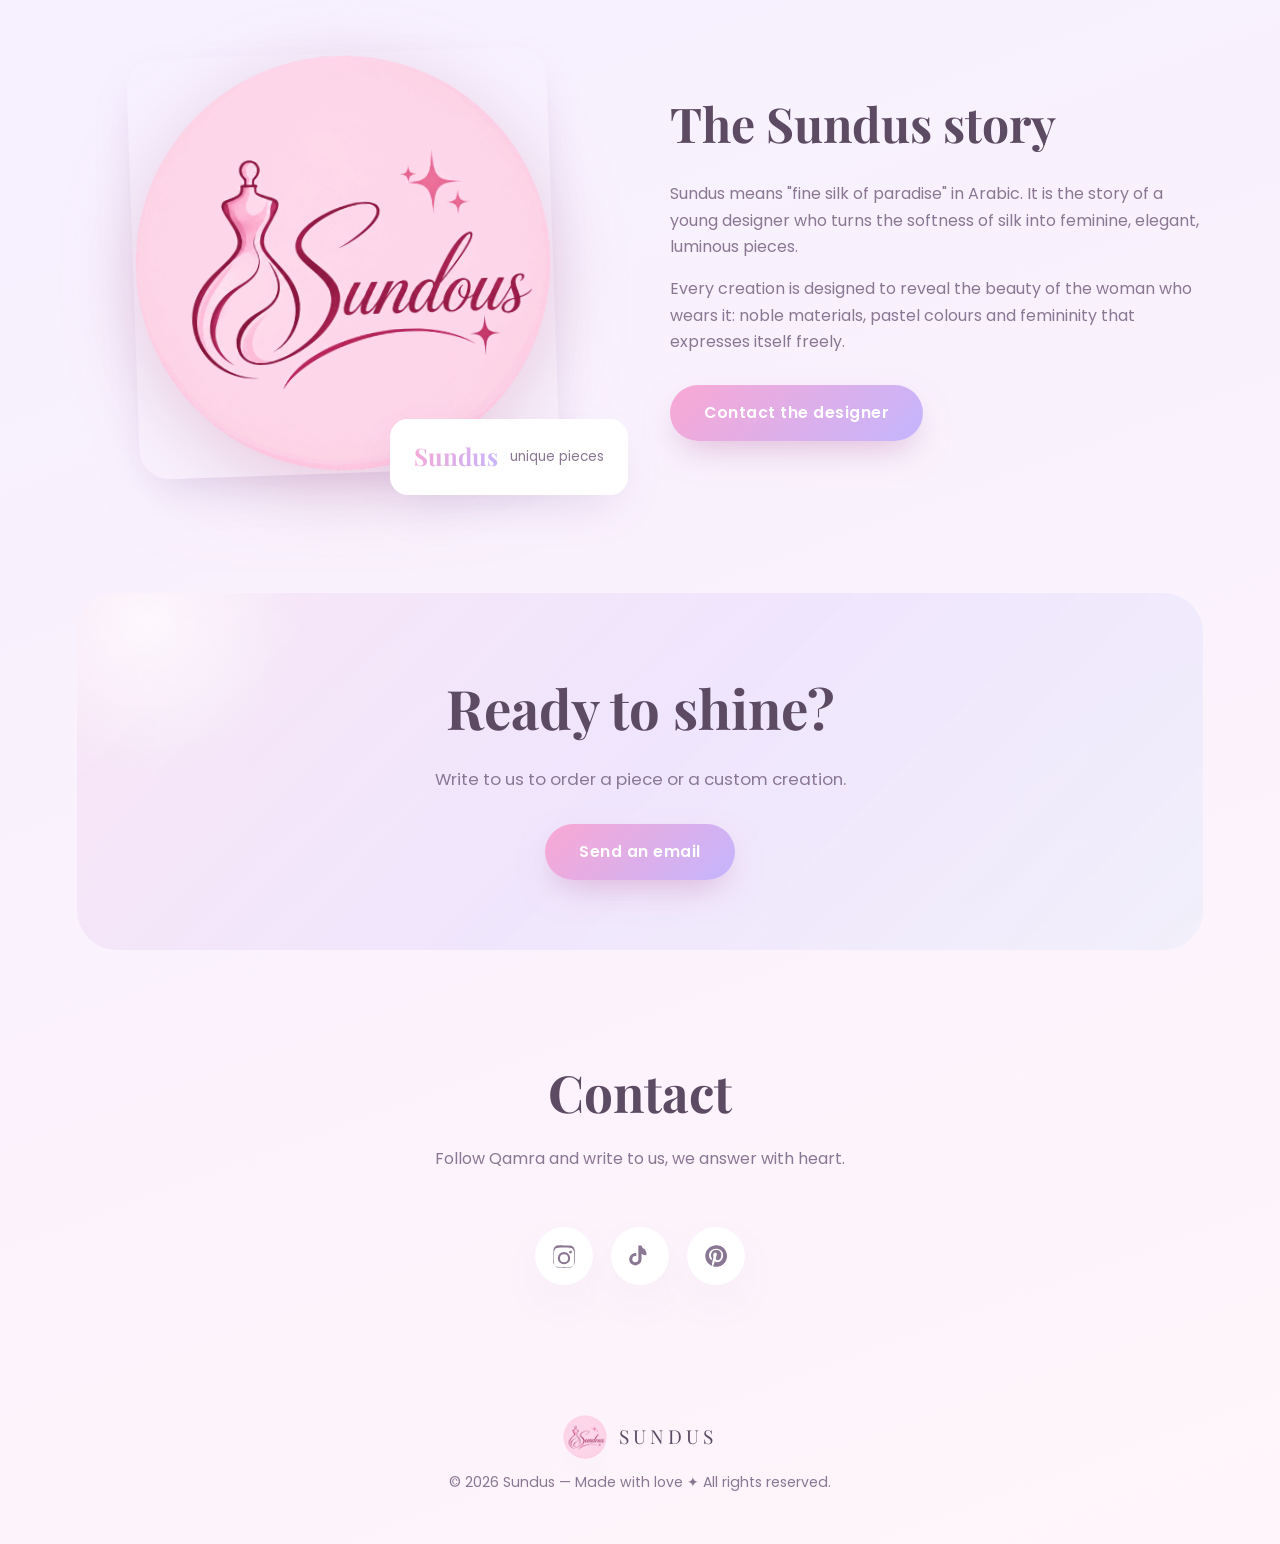
==== commit 790368f0: "Nouveau logo Sundous (mannequin + script) : header, footer, about, favicon et apercu social" ====
--- a/index.html
+++ b/index.html
@@ -7,8 +7,14 @@
   <meta name="description" content="Sundus — créations délicates et féminines pour la femme moderne. La soie fine du paradis.">
   <meta property="og:title" content="Sundus — La soie fine du paradis">
   <meta property="og:description" content="Sundus — créations délicates et féminines pour la femme moderne. La soie fine du paradis.">
-  <meta property="og:image" content="assets/logo.png">
-  <link rel="icon" type="image/svg+xml" href="assets/logo.svg">
+  <meta property="og:image" content="https://sundusfashion.github.io/sundus/assets/og-image.jpg">
+  <meta property="og:image:width" content="1200">
+  <meta property="og:image:height" content="630">
+  <meta property="og:image:alt" content="Sundus — La soie fine du paradis">
+  <meta name="theme-color" content="#FAD3E4">
+  <link rel="icon" href="assets/favicon.ico" sizes="any">
+  <link rel="icon" type="image/png" href="assets/favicon.png">
+  <link rel="apple-touch-icon" href="assets/apple-touch-icon.png">
   <link rel="preconnect" href="https://fonts.googleapis.com">
   <link rel="preconnect" href="https://fonts.gstatic.com" crossorigin>
   <link href="https://fonts.googleapis.com/css2?family=Playfair+Display:ital,wght@0,400;0,600;0,700;1,400&family=Poppins:wght@300;400;500;600;700&family=Amiri:wght@400;700&family=Cairo:wght@400;600;700&display=swap" rel="stylesheet">
@@ -18,7 +24,7 @@
   <div class="orbs"><div class="orb orb-1"></div><div class="orb orb-2"></div><div class="orb orb-3"></div></div>
 
   <header id="header">
-    <a href="#" class="brand"><img src="assets/logo.svg" alt="Sundus"><span data-brand>SUNDUS</span></a>
+    <a href="#" class="brand"><img src="assets/logo.png" alt="Sundus"><span data-brand>SUNDUS</span></a>
     <nav>
       <a href="#collection" data-i18n="nav_shop">Collection</a>
       <a href="#about" data-i18n="nav_about">À propos</a>
@@ -65,7 +71,7 @@
 
   <section id="about" class="about-grid">
     <div class="about-visual reveal">
-      <img src="assets/logo.svg" alt="Sundus" style="width:100%;max-width:420px;margin:0 auto;">
+      <img src="assets/logo.png" alt="Sundus" style="width:100%;max-width:420px;margin:0 auto;filter:drop-shadow(0 18px 35px rgba(185,105,143,.28));">
       <div class="about-float"><b>Sundus</b><span data-i18n="stats_pieces">pièces uniques</span></div>
     </div>
     <div class="about-text reveal">
@@ -79,7 +85,7 @@
   <div class="cta-section reveal">
     <h2 data-i18n="cta_title">Prête à briller ?</h2>
     <p data-i18n="cta_sub">Écrivez-nous pour commander une pièce ou une création sur mesure.</p>
-    <a href="mailto:hello.qamra@gmail.com" class="btn btn-primary" id="cta-mail" data-i18n="cta_btn">Envoyer un email ✦</a>
+    <a href="https://mail.google.com/mail/?view=cm&fs=1&to=hello.qamra@gmail.com" class="btn btn-primary" id="cta-mail" target="_blank" data-i18n="cta_btn">Envoyer un email ✦</a>
   </div>
 
   <section id="contact">
@@ -91,7 +97,7 @@
   </section>
 
   <footer>
-    <div class="brand"><img src="assets/logo.svg" alt="Sundus"><span data-brand>SUNDUS</span></div>
+    <div class="brand"><img src="assets/logo.png" alt="Sundus"><span data-brand>SUNDUS</span></div>
     <p>© 2026 Sundus — <span data-i18n="footer_made">Créé avec amour</span> ✦ <span data-i18n="footer_rights">Tous droits réservés.</span></p>
   </footer>
 
--- a/css/style.css
+++ b/css/style.css
@@ -134,7 +134,7 @@
 .filters button.active { background: linear-gradient(135deg, var(--rose), var(--lavender)); color: #fff; border-color: transparent; box-shadow: 0 8px 20px -6px rgba(201, 139, 185, 0.5); }
 
 /* ============ PRODUCT GRID ============ */
-.grid { display: grid; grid-template-columns: repeat(auto-fill, minmax(290px, 1fr)); gap: 30px; }
+.grid { display: grid; grid-template-columns: repeat(auto-fill, minmax(min(290px, 100%), 1fr)); gap: 30px; }
 .card {
   position: relative; border-radius: var(--radius); overflow: hidden;
   background: #fff; box-shadow: var(--shadow);
@@ -234,12 +234,38 @@
 
 /* ============ RESPONSIVE ============ */
 @media (max-width: 860px) {
-  header { flex-wrap: wrap; gap: 12px; padding: 14px 5vw; }
-  nav { order: 3; width: 100%; justify-content: center; gap: 18px; }
-  .about-grid { grid-template-columns: 1fr; }
+  header { flex-wrap: wrap; gap: 8px 10px; padding: 12px 5vw; }
+  .brand { font-size: 1.1rem; letter-spacing: 2px; gap: 8px; }
+  .brand img { width: 34px; height: 34px; }
+  .lang-switch { order: 2; }
+  .lang-switch button { padding: 5px 8px; font-size: 0.72rem; }
+  [data-theme-btn] { order: 3; width: 38px; height: 38px; font-size: 0.95rem; margin-inline-start: 6px !important; }
+  nav { order: 4; width: 100%; justify-content: center; gap: 16px; }
+  nav a { font-size: 0.88rem; }
+  .hero { padding: 138px 5vw 40px; }
+  .hero h1 { font-size: 2.3rem; margin: 18px 0 14px; }
+  .hero p { font-size: 0.98rem; }
+  .hero-actions { margin-top: 24px; gap: 10px; }
+  .hero-stats { margin-top: 32px; gap: 24px; }
+  .stat b { font-size: 1.55rem; }
+  .about-grid { grid-template-columns: 1fr; gap: 46px; }
+  .about-float { right: 6px; bottom: -14px; padding: 12px 16px; }
+  [dir="rtl"] .about-float { left: 6px; }
+  .cta-section { padding: 50px 24px; border-radius: 28px; margin: 20px 5vw 10px; }
   .lightbox-inner { grid-template-columns: 1fr; overflow-y: auto; }
-  .lightbox-media { min-height: 260px; }
-  section { padding: 64px 5vw; }
+  .lightbox-media { min-height: 240px; }
+  .lightbox-info { padding: 26px 22px; }
+  section { padding: 56px 5vw; }
+}
+
+@media (max-width: 380px) {
+  .brand { font-size: 1rem; letter-spacing: 1.5px; }
+  .brand img { width: 30px; height: 30px; }
+  .lang-switch button { padding: 4px 6px; font-size: 0.68rem; }
+  [data-theme-btn] { width: 36px !important; height: 36px !important; font-size: 0.85rem !important; }
+  nav { gap: 12px; }
+  nav a { font-size: 0.8rem; }
+  .hero h1 { font-size: 2.1rem; }
 }
 
 /* Scrollbar */
